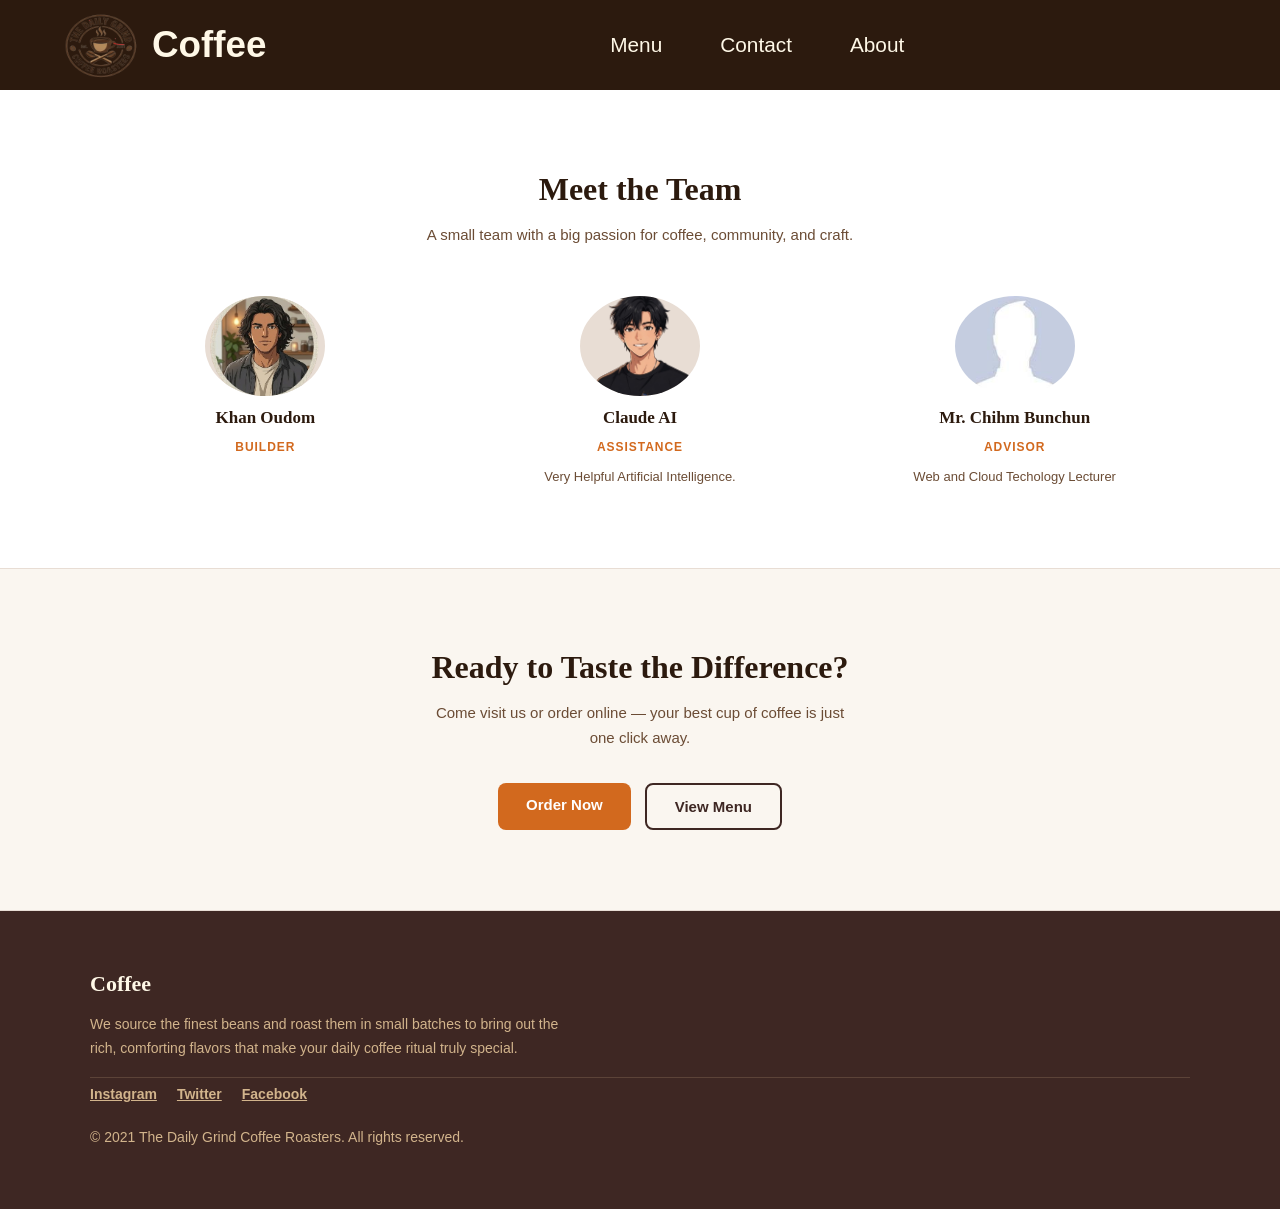
==== about.html @ 66c190e3 "yo" ====
<!DOCTYPE html>
<html>
  <head>
    <meta charset="UTF-8">
    <meta name="viewport" content="width=device-width, initial-scale=1.0">
    <title>About-page</title>
    <link rel="stylesheet" href="css/about.css">
  </head>
  <body>

    <nav class="navbar">
    <div class="navbar-container">

      <div class="navbar-logo">
        <img src="images/android-chrome-512x512-removebg-preview.png">
        <span>Coffee</span>
      </div>

      <div class="navbar-toggle">
        <span class="bar"></span>
        <span class="bar"></span>
        <span class="bar"></span>
      </div>

      <div class="navbar-menu">
        <a href="menu.html">Menu</a>
        <a href="">Contact</a>
        <a href="about.html">About</a>
      </div>
    </div>

    <section class="section team-section">
      <div class="team-container">
  
        <div class="team-header">
          <h2 class="section-title">Meet the Team</h2>
          <p>A small team with a big passion for coffee, community, and craft.</p>
        </div>
  
        <div class="team-grid">
  
          <div class="team-card">

            <img src="images/avatar/avatar-M.png" alt="Khan Oudom" class="img-placeholder team-photo">
            <p class="team-name">Khan Oudom</p>
            <p class="team-role">Builder</p>
            <p class="team-bio"></p>
          </div>
  
          <div class="team-card">

            <img src="images/avatar/avatar2-M.png" alt="ClaudeAI" class="img-placeholder team-photo">
            <p class="team-name">Claude AI</p>
            <p class="team-role">Assistance</p>
            <p class="team-bio">Very Helpful Artificial Intelligence.</p>
          </div>
          <div class="team-card">

            <img src="images/avatar/avatar3-M.jpg" alt="Teacher" class="img-placeholder team-photo">
            <p class="team-name">Mr. Chihm Bunchun</p>
            <p class="team-role">Advisor</p>
            <p class="team-bio">Web and Cloud Techology Lecturer</p>
          </div>
  
        </div>
      </div>
    </section>

      <section class="cta-section">
    <h2>Ready to Taste the Difference?</h2>
    <p>Come visit us or order online — your best cup of coffee is just one click away.</p>
    <div class="cta-buttons">
      <a href="index.html" class="btn-primary">Order Now</a>
      <a href="menu.html" class="btn-outline">View Menu</a>
    </div>
  </section>
 
 
  <!-- ── FOOTER ─────────────────────────────────────── -->
  <footer class="footer-section">
    <div class="footer-content">
      <span class="footer-logo">Coffee</span>
      <p>We source the finest beans and roast them in small batches to bring out the rich, comforting flavors that make your daily coffee ritual truly special.</p>
      <div class="social-link">
        <a href="">Instagram</a>
        <a href="">Twitter</a>
        <a href="">Facebook</a>
      </div>
      <p class="footer-copy">&copy; 2021 The Daily Grind Coffee Roasters. All rights reserved.</p>
    </div>
  </footer>

  <script src="js/script.js"></script>
  </body>
</html>
---- css/about.css ----
* {
  margin: 0;
  padding: 0;
  box-sizing: border-box;
}

body {
  font-family: sans-serif;
  background-color: #FAF6F0;
  color: #2C1A0E;
}

section {
  padding: 80px 60px;
}

.section-eyebrow {
  font-size: 12px;
  font-weight: 700;
  letter-spacing: 0.12em;
  text-transform: uppercase;
  color: #D2691E;
  margin-bottom: 10px;
}

.section-title {
  font-size: 2rem;
  font-weight: 800;
  font-family: Georgia, serif;
  color: #2C1A0E;
  margin-bottom: 14px;
  line-height: 1.2;
}

.img-placeholder {
  background-color: #E8DDD4;
  border-radius: 12px;
  display: flex;
  align-items: center;
  justify-content: center;
  color: #9E7B5A;
  font-size: 14px;
}

.btn-primary {
  display: inline-block;
  background-color: #D2691E;
  color: #fff;
  padding: 13px 28px;
  border-radius: 8px;
  font-size: 15px;
  font-weight: 700;
  text-decoration: none;
}

.btn-primary:hover {
  background-color: #B8561A;
}

.btn-outline {
  display: inline-block;
  padding: 13px 28px;
  border-radius: 8px;
  border: 2px solid #3E2723;
  color: #3E2723;
  font-size: 15px;
  font-weight: 700;
  text-decoration: none;
}

.btn-outline:hover {
  background-color: #3E2723;
  color: #FFF8E7;
}

.navbar-container {
  display: flex;
  align-items: center;
  justify-content: space-between;
  width: 100%;
  padding: 0 2rem;
  max-width: 1600px;
  background-color: #2C1A0E;

}

.navbar-logo {
  display: flex;
  font-size: 2.3rem;
  font-weight: bold;
  color: white;
  text-decoration: none;
  cursor: pointer;
  text-align: center;
}

.navbar-logo span {
  padding-top: 1.5rem;
  color: #FFF8E7;
}

.navbar-logo img {
  width: 100px;
  height: 90px;
  border-radius: 50%;
  margin-left: 20px;
  margin-right: auto;
}

.navbar-container .navbar-menu {
  display: flex;
  text-align: center;
  gap: 1.5rem;
  list-style: none;
  margin: auto;
}

.navbar-container .navbar-menu a {
  text-decoration: none;
  color: #FFF8E7;
  font-size: 1.3rem;
  font-weight: 500;
  padding: 3px 15px;
  border-radius: 20px;
  border: 2px solid transparent;
  transition: all 0.7s ease;
}

.navbar-container .navbar-menu a:hover,
.navbar-container .navbar-menu a.active {
  color: #C1502e;
}

.navbar-toggle {
  display: none;
  background: transparent;
  cursor: pionter;
  padding: 10px;
  border: none;
}


.navbar-toggle .bar {
  display: block;
  width: 25px;
  height: 3px;
  margin: 5px auto;
  background-color: #FFF8E7;
  transition: all 0.3s ease-in-out;
}


.team-section {
  background-color: #fff;
  border-bottom: 1px solid #E8DDD4;
}

.team-container {
  max-width: 1100px;
  margin: 0 auto;
}

.team-header {
  text-align: center;
  margin-bottom: 48px;
}

.team-header p {
  font-size: 15px;
  color: #6B4C35;
  max-width: 480px;
  margin: 0 auto;
  line-height: 1.7;
}


.team-grid {
  display: grid;
  grid-template-columns: repeat(3, 1fr);
  gap: 24px;

}

.team-card {
  text-align: center;
  display: flex;
  flex-direction: column;
  align-items: center;
  gap: 12px;

}

.team-photo {
  width: 120px;
  height: 100px;
  border-radius: 50%;
  object-fit: cover;
}

.team-name {
  font-size: 17px;
  font-weight: 700;
  font-family: Georgia, serif;
  color: #2C1A0E;
}

.team-role {
  font-size: 12px;
  font-weight: 700;
  letter-spacing: 0.08em;
  text-transform: uppercase;
  color: #D2691E;
}

.team-bio {
  font-size: 13px;
  color: #6B4C35;
  line-height: 1.7;
  max-width: 260px;
}

.cta-section {
  background-color: #FAF6F0;
  padding: 80px 60px;
  text-align: center;
  border-bottom: 1px solid #E8DDD4;
}

.cta-section h2 {
  font-size: 2rem;
  font-weight: 800;
  font-family: Georgia, serif;
  color: #2C1A0E;
  margin-bottom: 14px;
}

.cta-section p {
  font-size: 15px;
  color: #6B4C35;
  max-width: 420px;
  margin: 0 auto 32px;
  line-height: 1.7;
}

.cta-buttons {
  display: flex;
  justify-content: center;
  gap: 14px;
  flex-wrap: wrap;
}

/* ── FOOTER ──────────────────────────────── */
.footer-section {
  background-color: #3E2723;
  padding: 60px;
}

.footer-content {
  max-width: 1100px;
  margin: 0 auto;
  display: flex;
  flex-direction: column;
  gap: 16px;
}

.footer-logo {
  font-size: 22px;
  font-weight: 700;
  font-family: Georgia, serif;
  color: #FFF8E7;
}

.footer-content p {
  font-size: 14px;
  color: #D2B48C;
  line-height: 1.7;
  max-width: 480px;
}

.social-link {
  display: flex;
  gap: 20px;
  padding-top: 8px;
  border-top: 1px solid rgba(210, 180, 140, 0.2);
}

.social-link a {
  font-size: 14px;
  color: #D2B48C;
  font-weight: 600;
}

.social-link a:hover {
  color: #FFF8E7;
}

.footer-copy {
  font-size: 12px;
  color: #9E7B5A;
  margin-top: 8px;
}

/* ── RESPONSIVE ──────────────────────────── */
@media (max-width: 880px) {
  .section {
    padding: 60px 24px;
  }

  .team-grid {
    grid-template-columns: 1fr;
  }

  .footer-section,
  .cta-section {
    padding: 60px 24px;
  }

  .navbar-container .navbar-menu {
    display: none;
    flex-direction: column !important;
    align-items: flex-start;
    gap: 1.7rem !important;
    position: fixed;
    height: 100vh;
    width: 250px;
    top: 0;
    right: 0;
    padding: 5rem 1.5rem;
    background-color: #2C1A0E;
    box-shadow: 0 10px 10px rgba(0, 0, 0, 0.5);
    backdrop-filter: blur(5px);
    z-index: 998;
  }


  .navbar-container .navbar-menu.active {
    display: flex;
  }

  .navbar-toggle {
    display: block;
    z-index: 999;
  }

  .navbar-toggle.active .bar:nth-child(2) {
    opacity: 0;
  }

  .navbar-toggle.active .bar:nth-child(1) {
    transform: translateY(8px) rotate(45deg);
  }

  .navbar-toggle.active .bar:nth-child(3) {
    transform: translateY(-8px) rotate(-45deg);
  }
}

@media(max-width: 480px) {
  .navbar-container {
    padding: 0 1rem;
  }

  .navbar-logo {
    font-size: 1.7rem;
  }

  .navbar-container .navbar-menu li a {
    font-size: 1.2rem;
    padding: 3px;
  }
}
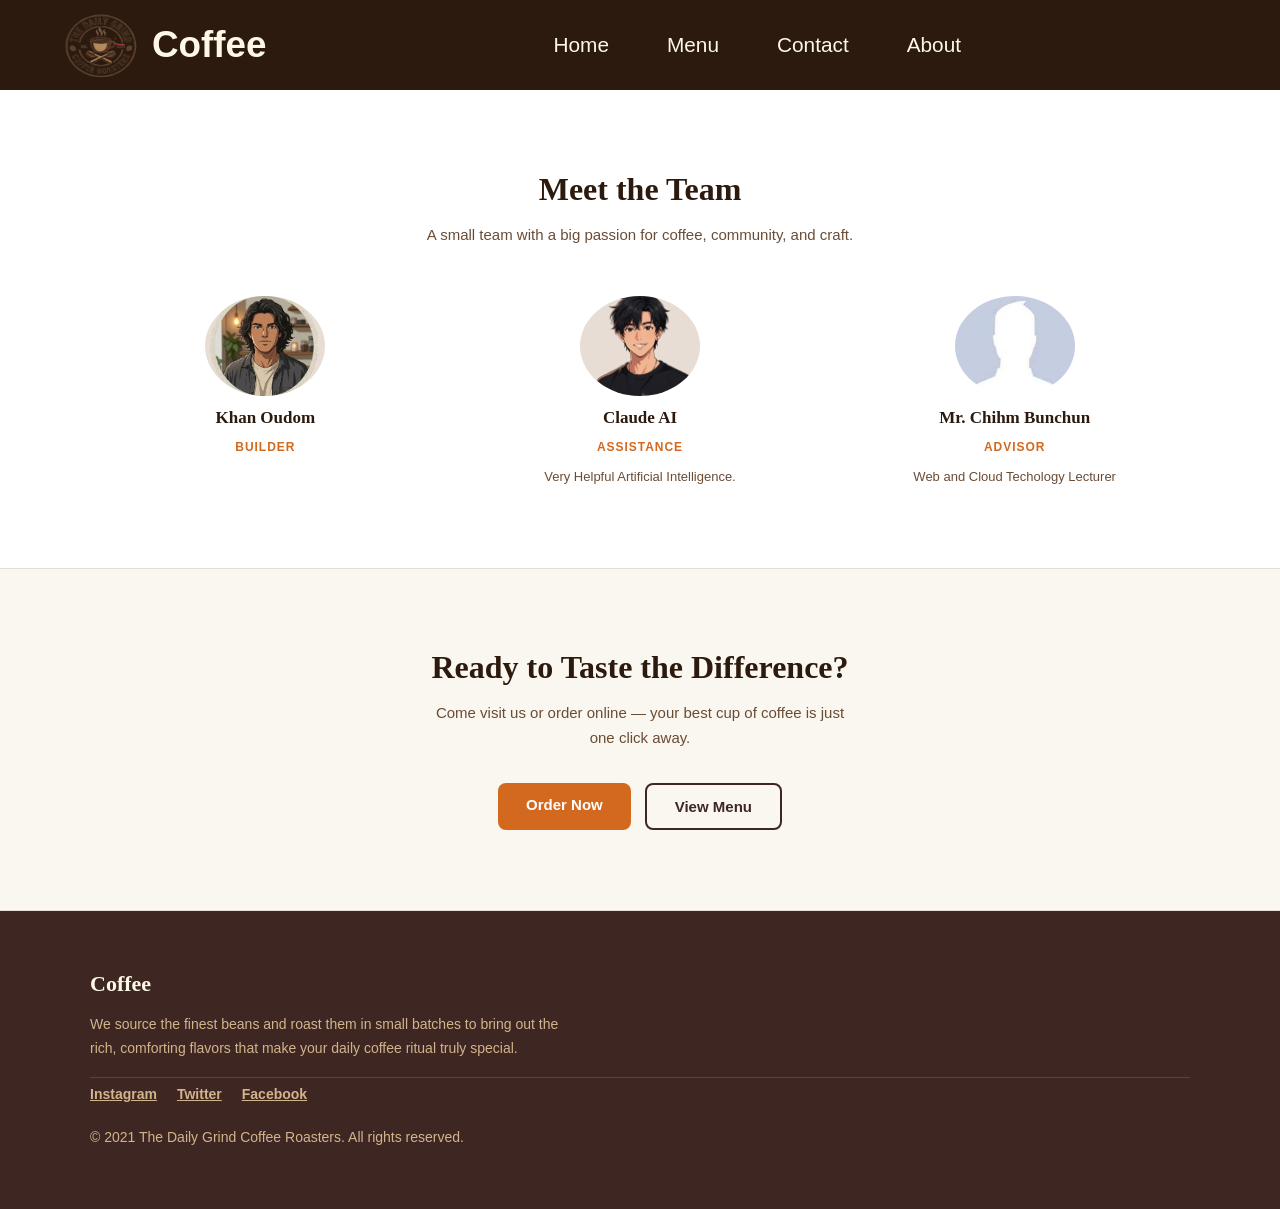
==== commit badd73dc: "update ?" ====
--- a/about.html
+++ b/about.html
@@ -23,8 +23,9 @@
       </div>
 
       <div class="navbar-menu">
+        <a href="index.html">Home</a>
         <a href="menu.html">Menu</a>
-        <a href="">Contact</a>
+        <a href="contact.html">Contact</a>
         <a href="about.html">About</a>
       </div>
     </div>
